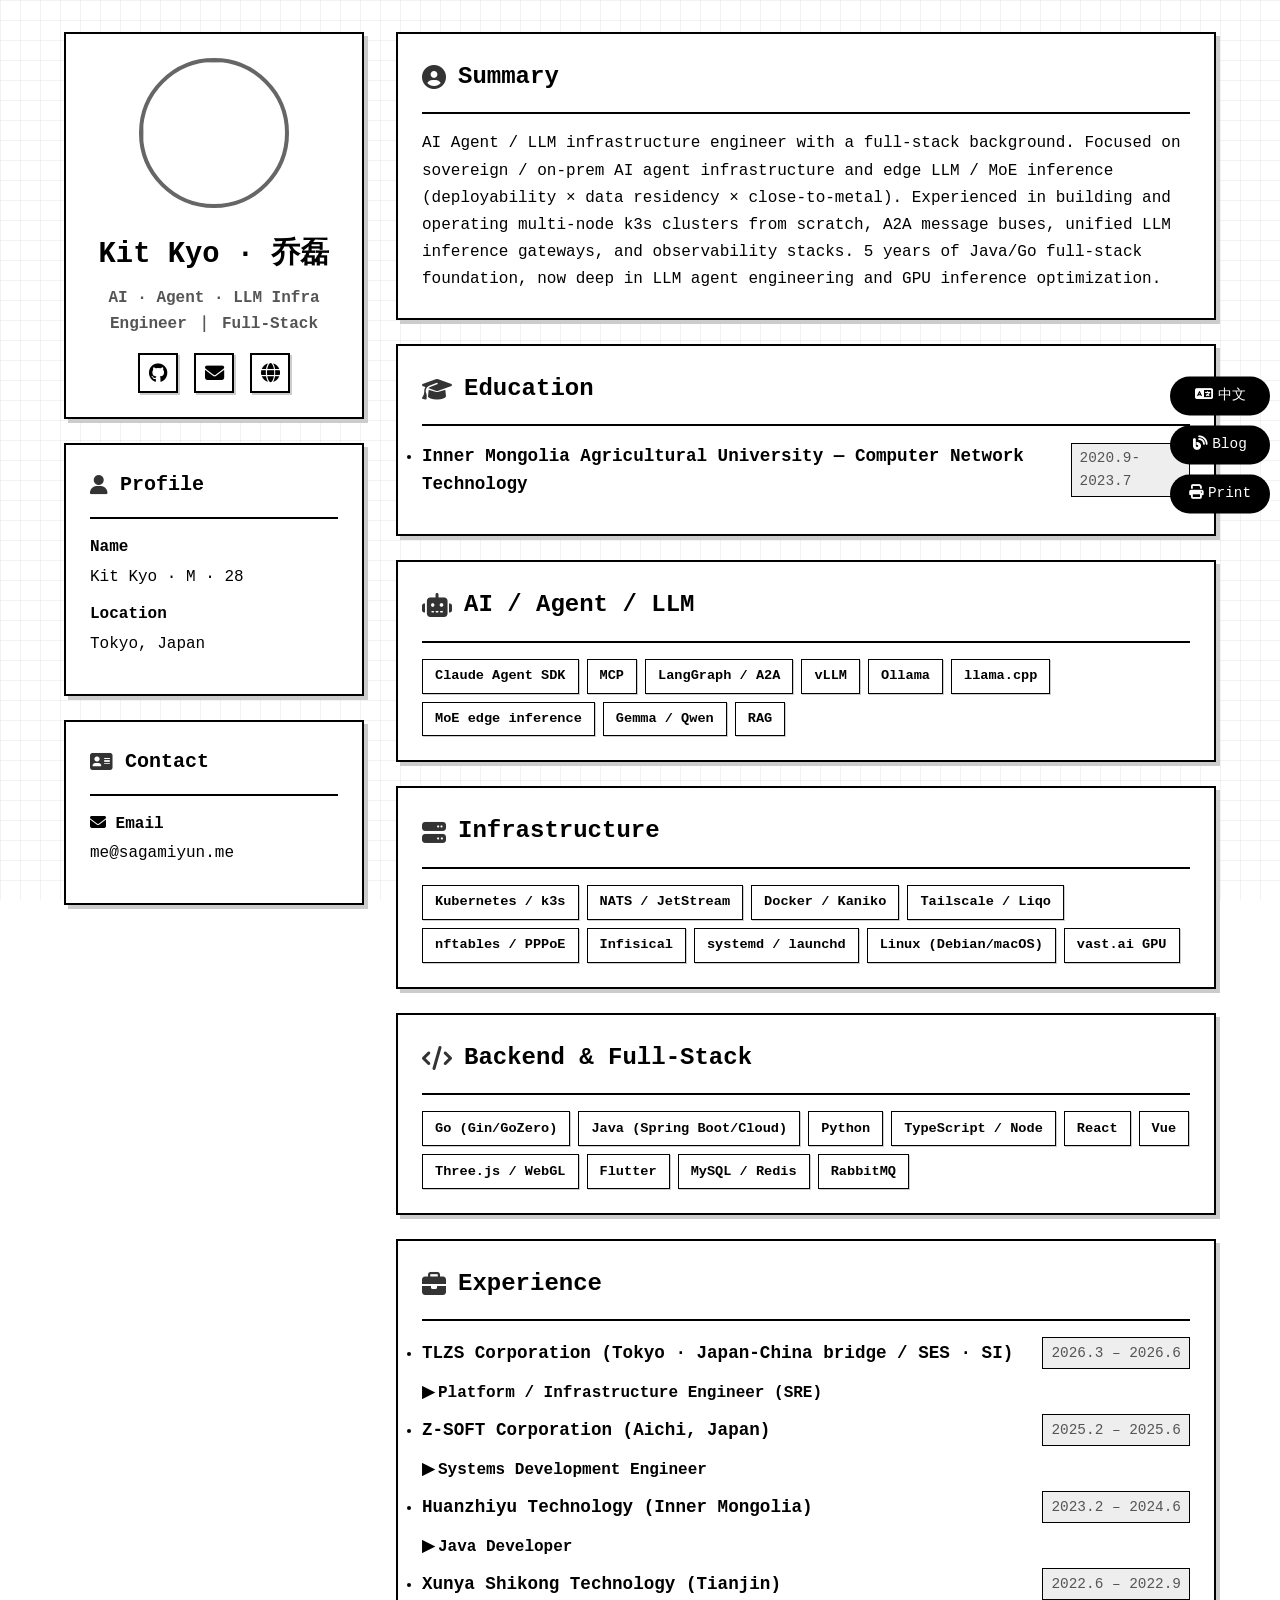
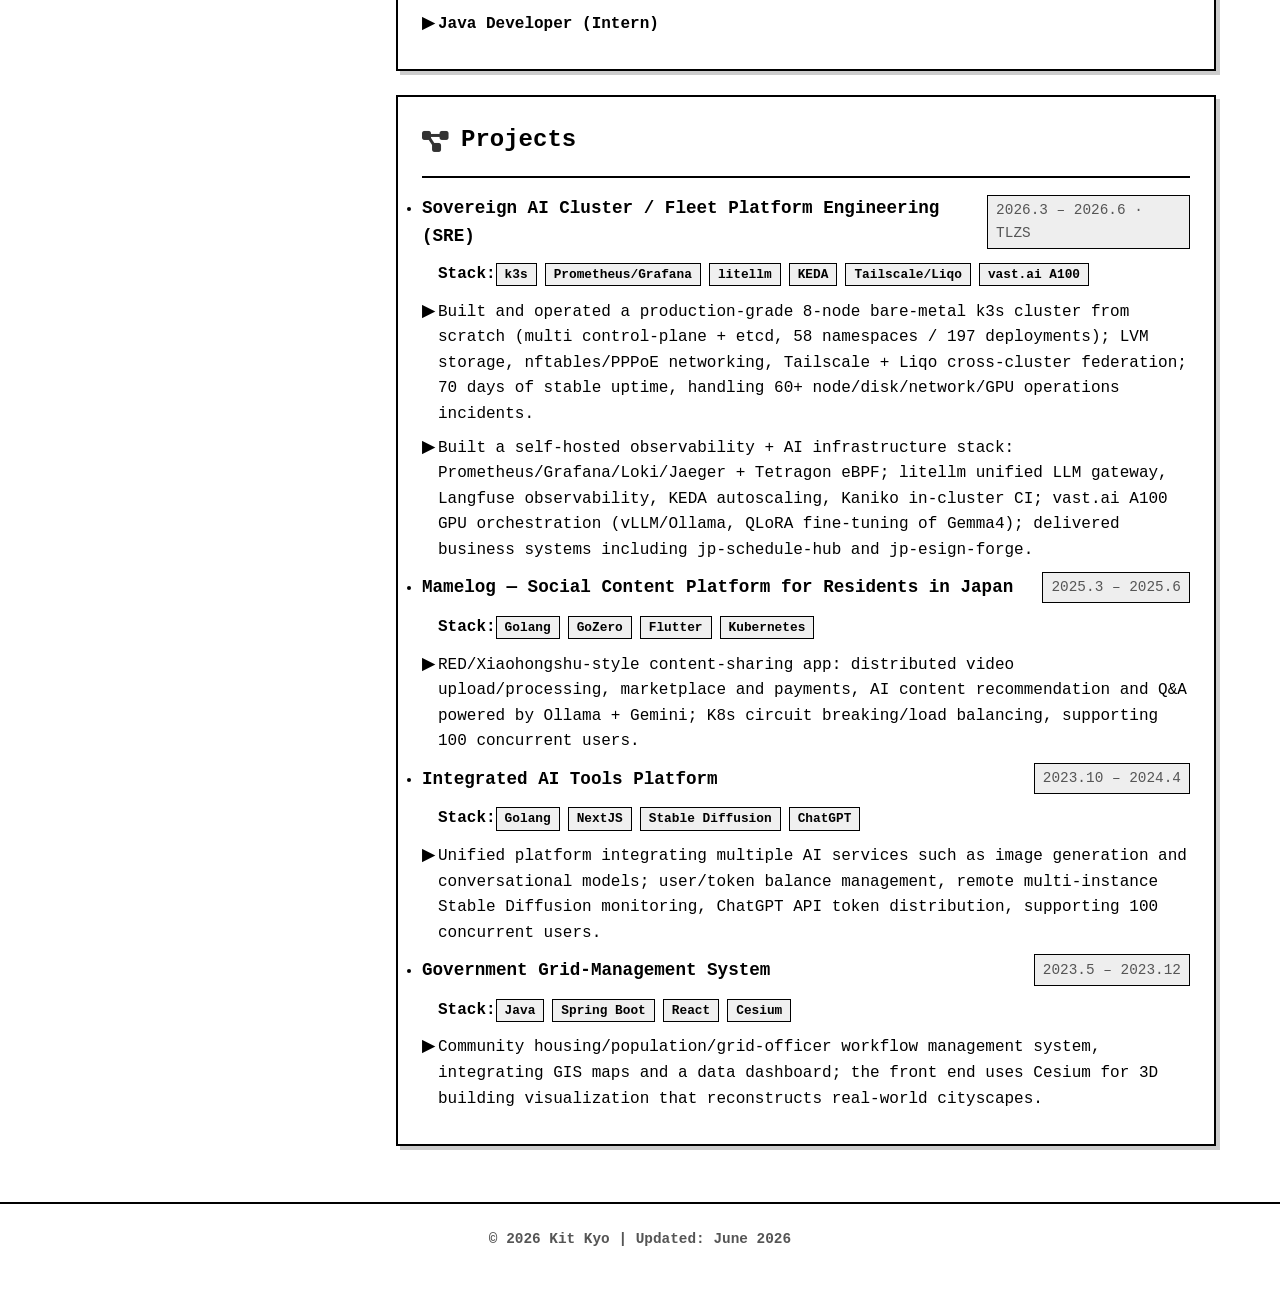
==== en.html @ da64a40c "resume: add English version (en.html) + 中/EN language toggle" ====
<!DOCTYPE html>
<html lang="en">

<head>
  <meta http-equiv="Content-Type" content="text/html; charset=UTF-8">

  <!-- Charset -->
  <meta http-equiv="Content-Type" content="text/html;charset=utf-8">
  <!-- Language -->
  <meta http-equiv="Content-Language" contect="zh-CN">
  <!-- Mobile viewport -->
  <meta name="viewport" content="width=device-width, initial-scale=1, user-scalable=no">
  <!-- Title -->
  <title>Kit Kyo — AI / Agent / LLM Infra Engineer</title>
  <!-- Keywords -->
  <meta name="keywords" content="Kit Kyo,resume,CV,AI engineer,LLM infrastructure,SRE,full-stack">
  <!-- Description -->
  <meta name="description" content="Kit Kyo — AI / Agent / LLM Infrastructure Engineer (SRE) and full-stack engineer in Tokyo.">
  <!-- Author -->
  <meta name="author" content="Kit Kyo, me@sagamiyun.me">

  <!-- Fonts -->
  <link rel="preconnect" href="https://fonts.googleapis.com">
  <link rel="preconnect" href="https://fonts.gstatic.com" crossorigin>
  <link href="https://fonts.googleapis.com/css2?family=Inter:wght@400;500;600;700&display=swap" rel="stylesheet">

  <!--logo-->
  <link rel="icon" href="favicon.svg" type="image/svg+xml">
  <!-- Font Awesome -->
  <link rel="stylesheet" href="https://cdnjs.cloudflare.com/ajax/libs/font-awesome/6.4.0/css/all.min.css">
  <!-- Custom styles -->
  <link rel="stylesheet" href="./modern-resume.css">

  <style>
    /* Sidebar navigation */
    .sidebar-nav {
      position: fixed;
      right: 20px;
      top: 50%;
      transform: translateY(-50%);
      z-index: 1000;
    }

    .sidebar-nav ul {
      list-style: none;
      padding: 0;
      margin: 0;
    }

    .sidebar-nav li {
      margin-bottom: 10px;
    }

    .sidebar-nav a {
      display: block;
      width: 120px;
      padding: 10px 15px;
      background-color: var(--primary-color);
      color: white;
      text-decoration: none;
      border-radius: 30px;
      text-align: center;
      font-weight: 500;
      transition: var(--transition);
      box-shadow: var(--shadow);
    }

    .sidebar-nav a:hover {
      background-color: var(--secondary-color);
      transform: translateY(-3px);
      box-shadow: 0 10px 15px -3px rgba(0, 0, 0, 0.2), 0 4px 6px -2px rgba(0, 0, 0, 0.1);
    }

    .sidebar-nav i {
      margin-right: 5px;
    }

    /* Avatar centering fix */
    .portrait {
      display: flex;
      justify-content: center;
      align-items: center;
      margin-bottom: 1.5rem;
    }

    .avatar {
      width: 150px;
      height: 150px;
      border-radius: 50%;
      object-fit: cover;
      border: 4px solid var(--accent-color);
      box-shadow: var(--shadow);
      margin: 0 auto;
    }

    .name {
      text-align: center;
    }

    .social-links {
      display: flex;
      justify-content: center;
      gap: 1rem;
      margin-top: 1rem;
    }

    /* Responsive design */
    @media (max-width: 1400px) {
      .sidebar-nav {
        right: 10px;
      }

      .sidebar-nav a {
        width: 100px;
        font-size: 0.9rem;
        padding: 8px 12px;
      }
    }

    @media (max-width: 900px) {
      .sidebar-nav {
        position: static;
        transform: none;
        margin: 20px auto;
        width: 100%;
        max-width: 300px;
      }

      .sidebar-nav ul {
        display: flex;
        justify-content: space-around;
      }

      .sidebar-nav li {
        margin: 0 5px;
      }

      .sidebar-nav a {
        width: auto;
        padding: 8px 15px;
      }
    }
  </style>

  <script>
    function loading2() {
      document.getElementsByClassName('avatar')[0].style.display = 'block';
      document.getElementsByClassName('loading')[0].style.display = 'none';
    }
  </script>
</head>

<body>
  <!-- Sidebar navigation -->
  <aside class="sidebar-nav">
    <ul>
      <li><a href="index.html"><i class="fas fa-language"></i>中文</a></li>
      <li><a href="https://sagamiyun.me/" target="_blank"><i class="fas fa-blog"></i>Blog</a></li>
      <li><a href="print-webresume.html" target="_blank"><i class="fas fa-print"></i>Print</a></li>
    </ul>
  </aside>

  <article class="container">
    <section class="side" id="side">

      <!-- Portrait -->
      <section class="me">
        <section class="portrait">
          <div class="loading" style="display: none;"> <span></span> <span></span> <span></span> <span></span>
            <span></span> </div>
          <!-- Avatar photo -->
          <img class="avatar" src="https://img.sagamiyun.me//img/13143451267812.png" onload="loading2()"
            style="display: block;">
        </section>
        <h1 class="name">Kit Kyo · 乔磊</h1>
        <h4 class="info-job">AI · Agent · LLM Infra Engineer ｜ Full-Stack</h4>

        <!-- Social links -->
        <div class="social-links">
          <a href="https://github.com/SagamiYun" target="_blank" title="GitHub"><i class="fab fa-github"></i></a>
          <a href="mailto:me@sagamiyun.me" title="Email"><i class="fas fa-envelope"></i></a>
          <a href="https://sagamiyun.me/" target="_blank" title="Blog"><i class="fas fa-globe"></i></a>
        </div>
      </section>

      <!-- Profile -->
      <section class="profile info-unit">
        <h2> <i class="fas fa-user" aria-hidden="true"></i>Profile</h2>
        <hr>
        <ul>
          <li>
            <label>Name</label>
            <span>Kit Kyo · M · 28</span>
          </li>
          <li>
            <label>Location</label>
            <span>Tokyo, Japan</span>
          </li>
        </ul>
      </section>

      <!-- Contact -->
      <section class="contact info-unit">
        <h2> <i class="fas fa-address-card" aria-hidden="true"></i>Contact</h2>
        <hr>
        <ul>
          <li><label><i class="fas fa-envelope"></i> Email</label><a href="mailto:me@sagamiyun.me"
              target="_blank">me@sagamiyun.me</a></li>
        </ul>
      </section>

    </section>

    <section class="main">
      <!-- Summary -->
      <section class="summary info-unit">
        <h2> <i class="fas fa-user-circle" aria-hidden="true"></i>Summary</h2>
        <hr>
        <p>
          AI Agent / LLM infrastructure engineer with a full-stack background. Focused on sovereign / on-prem AI agent infrastructure and edge LLM / MoE inference (deployability × data residency × close-to-metal). Experienced in building and operating multi-node k3s clusters from scratch, A2A message buses, unified LLM inference gateways, and observability stacks. 5 years of Java/Go full-stack foundation, now deep in LLM agent engineering and GPU inference optimization.
        </p>
      </section>

      <!-- Education -->
      <section class="edu info-unit">
        <h2> <i class="fas fa-graduation-cap" aria-hidden="true"></i>Education</h2>
        <hr>
        <ul>
          <li>
            <h3> <span>Inner Mongolia Agricultural University — Computer Network Technology</span>
              <time>2020.9-2023.7</time>
            </h3>
          </li>
        </ul>
      </section>

      <!-- Skills -->
      <section class="skills info-unit">
        <h2> <i class="fas fa-robot" aria-hidden="true"></i>AI / Agent / LLM</h2>
        <hr>
        <ul class="info-content skill-tags">
          <li><span class="tag">Claude Agent SDK</span></li>
          <li><span class="tag">MCP</span></li>
          <li><span class="tag">LangGraph / A2A</span></li>
          <li><span class="tag">vLLM</span></li>
          <li><span class="tag">Ollama</span></li>
          <li><span class="tag">llama.cpp</span></li>
          <li><span class="tag">MoE edge inference</span></li>
          <li><span class="tag">Gemma / Qwen</span></li>
          <li><span class="tag">RAG</span></li>
        </ul>
      </section>

      <section class="skills info-unit">
        <h2> <i class="fas fa-server" aria-hidden="true"></i>Infrastructure</h2>
        <hr>
        <ul class="info-content skill-tags">
          <li><span class="tag">Kubernetes / k3s</span></li>
          <li><span class="tag">NATS / JetStream</span></li>
          <li><span class="tag">Docker / Kaniko</span></li>
          <li><span class="tag">Tailscale / Liqo</span></li>
          <li><span class="tag">nftables / PPPoE</span></li>
          <li><span class="tag">Infisical</span></li>
          <li><span class="tag">systemd / launchd</span></li>
          <li><span class="tag">Linux (Debian/macOS)</span></li>
          <li><span class="tag">vast.ai GPU</span></li>
        </ul>
      </section>

      <section class="skills info-unit">
        <h2> <i class="fas fa-code" aria-hidden="true"></i>Backend & Full-Stack</h2>
        <hr>
        <ul class="info-content skill-tags">
          <li><span class="tag">Go (Gin/GoZero)</span></li>
          <li><span class="tag">Java (Spring Boot/Cloud)</span></li>
          <li><span class="tag">Python</span></li>
          <li><span class="tag">TypeScript / Node</span></li>
          <li><span class="tag">React</span></li>
          <li><span class="tag">Vue</span></li>
          <li><span class="tag">Three.js / WebGL</span></li>
          <li><span class="tag">Flutter</span></li>
          <li><span class="tag">MySQL / Redis</span></li>
          <li><span class="tag">RabbitMQ</span></li>
        </ul>
      </section>

      <!-- Experience -->
      <section class="work info-unit">
        <h2> <i class="fas fa-briefcase" aria-hidden="true"></i>Experience</h2>
        <hr />
        <ul>
          <li>
            <h3> <span>TLZS Corporation (Tokyo · Japan-China bridge / SES · SI)</span>
              <time>2026.3 – 2026.6</time>
            </h3>
            <ul class="info-content">
              <li><strong>Platform / Infrastructure Engineer (SRE)</strong></li>
            </ul>
          </li>
          <li>
            <h3> <span>Z-SOFT Corporation (Aichi, Japan)</span>
              <time>2025.2 – 2025.6</time>
            </h3>
            <ul class="info-content">
              <li><strong>Systems Development Engineer</strong></li>
            </ul>
          </li>
          <li>
            <h3> <span>Huanzhiyu Technology (Inner Mongolia)</span>
              <time>2023.2 – 2024.6</time>
            </h3>
            <ul class="info-content">
              <li><strong>Java Developer</strong></li>
            </ul>
          </li>
          <li>
            <h3> <span>Xunya Shikong Technology (Tianjin)</span>
              <time>2022.6 – 2022.9</time>
            </h3>
            <ul class="info-content">
              <li><strong>Java Developer (Intern)</strong></li>
            </ul>
          </li>
        </ul>
      </section>

      <!-- Projects -->
      <section class="project info-unit">
        <h2> <i class="fas fa-project-diagram" aria-hidden="true"></i>Projects</h2>
        <hr>
        <ul>
          <li>
            <h3> <span>Sovereign AI Cluster / Fleet Platform Engineering (SRE)</span>
              <time>2026.3 – 2026.6 · TLZS</time>
            </h3>
            <ul class="info-content">
              <li class="project-tech"><strong>Stack:</strong><span class="tech-tag">k3s</span><span class="tech-tag">Prometheus/Grafana</span><span class="tech-tag">litellm</span><span class="tech-tag">KEDA</span><span class="tech-tag">Tailscale/Liqo</span><span class="tech-tag">vast.ai A100</span></li>
              <li>Built and operated a production-grade 8-node bare-metal k3s cluster from scratch (multi control-plane + etcd, 58 namespaces / 197 deployments); LVM storage, nftables/PPPoE networking, Tailscale + Liqo cross-cluster federation; 70 days of stable uptime, handling 60+ node/disk/network/GPU operations incidents.</li>
              <li>Built a self-hosted observability + AI infrastructure stack: Prometheus/Grafana/Loki/Jaeger + Tetragon eBPF; litellm unified LLM gateway, Langfuse observability, KEDA autoscaling, Kaniko in-cluster CI; vast.ai A100 GPU orchestration (vLLM/Ollama, QLoRA fine-tuning of Gemma4); delivered business systems including jp-schedule-hub and jp-esign-forge.</li>
            </ul>
          </li>
          <li>
            <h3> <span>Mamelog — Social Content Platform for Residents in Japan</span>
              <time>2025.3 – 2025.6</time>
            </h3>
            <ul class="info-content">
              <li class="project-tech"><strong>Stack:</strong><span class="tech-tag">Golang</span><span class="tech-tag">GoZero</span><span class="tech-tag">Flutter</span><span class="tech-tag">Kubernetes</span></li>
              <li>RED/Xiaohongshu-style content-sharing app: distributed video upload/processing, marketplace and payments, AI content recommendation and Q&A powered by Ollama + Gemini; K8s circuit breaking/load balancing, supporting 100 concurrent users.</li>
            </ul>
          </li>
          <li>
            <h3> <span>Integrated AI Tools Platform</span>
              <time>2023.10 – 2024.4</time>
            </h3>
            <ul class="info-content">
              <li class="project-tech"><strong>Stack:</strong><span class="tech-tag">Golang</span><span class="tech-tag">NextJS</span><span class="tech-tag">Stable Diffusion</span><span class="tech-tag">ChatGPT</span></li>
              <li>Unified platform integrating multiple AI services such as image generation and conversational models; user/token balance management, remote multi-instance Stable Diffusion monitoring, ChatGPT API token distribution, supporting 100 concurrent users.</li>
            </ul>
          </li>
          <li>
            <h3> <span>Government Grid-Management System</span>
              <time>2023.5 – 2023.12</time>
            </h3>
            <ul class="info-content">
              <li class="project-tech"><strong>Stack:</strong><span class="tech-tag">Java</span><span class="tech-tag">Spring Boot</span><span class="tech-tag">React</span><span class="tech-tag">Cesium</span></li>
              <li>Community housing/population/grid-officer workflow management system, integrating GIS maps and a data dashboard; the front end uses Cesium for 3D building visualization that reconstructs real-world cityscapes.</li>
            </ul>
          </li>
        </ul>
      </section>
    </section>
  </article>

  <footer>
    <p>© 2026 Kit Kyo | Updated: June 2026</p>
  </footer>
</body>

</html>
---- modern-resume.css ----
/* 像素风格简历样式 - 黑白简约主题 */
:root {
  --primary-color: #000000;
  --secondary-color: #333333;
  --accent-color: #666666;
  --text-color: #000000;
  --light-text: #555555;
  --bg-color: #ffffff;
  --card-bg: #ffffff;
  --border-color: #000000;
  --pixel-shadow: 4px 4px 0px #cccccc;
  --pixel-border: 2px solid #000000;
  --transition: none;
  --glow: none;
}

* {
  margin: 0;
  padding: 0;
  box-sizing: border-box;
}

body {
  font-family: 'Courier New', monospace;
  background: #ffffff;
  color: #000000;
  line-height: 1.6;
  padding: 2rem 0;
  min-height: 100vh;
  position: relative;
}

/* 像素网格背景效果 */
body::before {
  content: '';
  position: fixed;
  top: 0;
  left: 0;
  width: 100%;
  height: 100%;
  background-image: 
    linear-gradient(rgba(0, 0, 0, 0.05) 1px, transparent 1px),
    linear-gradient(90deg, rgba(0, 0, 0, 0.05) 1px, transparent 1px);
  background-size: 20px 20px;
  pointer-events: none;
  z-index: -1;
}

.container {
  max-width: 1200px;
  margin: 0 auto;
  display: grid;
  grid-template-columns: 300px 1fr;
  gap: 2rem;
  padding: 0 1.5rem;
  position: relative;
}

/* 像素风格侧边栏 */
.side {
  position: sticky;
  top: 2rem;
  height: fit-content;
}

.me, .profile, .contact, .skill {
  background: var(--card-bg);
  border: var(--pixel-border);
  padding: 1.5rem;
  margin-bottom: 1.5rem;
  box-shadow: var(--pixel-shadow);
  position: relative;
  backdrop-filter: blur(10px);
}

/* 像素风格发光边框效果 */
.me::before, .profile::before, .contact::before, .skill::before, .info-unit::before {
  display: none;
}

.me:hover, .profile:hover, .contact:hover, .skill:hover, .info-unit:hover {
  transform: none;
  box-shadow: var(--pixel-shadow);
}

@keyframes pixelGlow {
  0% { filter: brightness(1); }
  50% { filter: brightness(1.2); }
  100% { filter: brightness(1.1); }
}

.portrait {
  display: flex;
  justify-content: center;
  align-items: center;
  margin-bottom: 1.5rem;
}

.avatar {
  width: 120px;
  height: 120px;
  border: 3px solid var(--border-color);
  box-shadow: var(--pixel-shadow);
  margin: 0 auto;
  image-rendering: pixelated;
  image-rendering: -moz-crisp-edges;
  image-rendering: crisp-edges;
}

.name {
  font-size: 1.8rem;
  font-weight: bold;
  color: var(--primary-color);
  text-align: center;
  margin-bottom: 0.5rem;
  font-family: 'Courier New', monospace;
}

.info-job {
  font-size: 1rem;
  color: var(--light-text);
  text-align: center;
  margin-bottom: 1rem;
  font-weight: bold;
  font-family: 'Courier New', monospace;
}

/* 社交媒体链接 - 像素按钮风格 */
.social-links {
  display: flex;
  justify-content: center;
  gap: 1rem;
  margin-top: 1rem;
}

.social-links a {
  color: var(--primary-color);
  font-size: 1.2rem;
  width: 40px;
  height: 40px;
  border: 2px solid var(--border-color);
  display: flex;
  align-items: center;
  justify-content: center;
  background: var(--card-bg);
  box-shadow: 2px 2px 0px #cccccc;
  text-decoration: none;
}

.social-links a:hover {
  background: #eeeeee;
  box-shadow: 2px 2px 0px #aaaaaa;
  transform: translate(-1px, -1px);
}

.info-unit {
  background: var(--card-bg);
  border: var(--pixel-border);
  padding: 1.5rem;
  margin-bottom: 1.5rem;
  box-shadow: var(--pixel-shadow);
  position: relative;
  backdrop-filter: blur(10px);
}

.info-unit h2 {
  font-size: 1.25rem;
  font-weight: bold;
  color: var(--primary-color);
  margin-bottom: 1rem;
  display: flex;
  align-items: center;
  font-family: 'Courier New', monospace;
}

.info-unit h2 i {
  margin-right: 0.75rem;
  color: var(--secondary-color);
}

.info-unit hr {
  height: 2px;
  background: var(--border-color);
  border: none;
  margin-bottom: 1rem;
}

.profile ul, .contact ul {
  list-style: none;
}

.profile li, .contact li {
  margin-bottom: 0.75rem;
  color: var(--text-color);
  font-family: 'Courier New', monospace;
}

.profile label, .contact label {
  display: block;
  font-weight: bold;
  color: var(--primary-color);
  margin-bottom: 0.25rem;
}

.contact a {
  color: var(--text-color);
  text-decoration: none;
}

.contact a:hover {
  color: var(--secondary-color);
}

/* 主内容区样式 */
.main .info-unit h2 {
  font-size: 1.5rem;
}

.main .info-unit h3 {
  font-size: 1.1rem;
  font-weight: bold;
  margin-bottom: 0.75rem;
  display: flex;
  justify-content: space-between;
  align-items: center;
  color: var(--primary-color);
  font-family: 'Courier New', monospace;
}

.main .info-unit h3 time {
  font-size: 0.9rem;
  color: var(--light-text);
  font-weight: normal;
  background: #eeeeee;
  padding: 0.2rem 0.5rem;
  border: 1px solid var(--border-color);
}

.info-content {
  padding-left: 1rem;
  list-style: none;
}

.info-content li {
  margin-bottom: 0.5rem;
  position: relative;
  color: var(--text-color);
  font-family: 'Courier New', monospace;
}

.info-content li:before {
  content: "▶";
  color: var(--primary-color);
  font-weight: bold;
  display: inline-block;
  width: 1em;
  margin-left: -1em;
}

.info-content strong {
  color: var(--primary-color);
  font-weight: bold;
}

.project .info-content ul {
  padding-left: 1.5rem;
  margin-top: 0.5rem;
}

.project .info-content i {
  color: var(--primary-color);
  margin-right: 0.5rem;
}

/* 像素风格技能标签 */
.skill-tags {
  display: flex;
  flex-wrap: wrap;
  gap: 0.5rem;
  padding-left: 0;
}

.skill-tags li {
  margin-bottom: 0;
}

.skill-tags li:before {
  content: none;
}

.tag {
  background: var(--card-bg);
  color: var(--primary-color);
  padding: 0.35rem 0.75rem;
  border: 1px solid var(--border-color);
  font-size: 0.85rem;
  font-weight: bold;
  display: inline-block;
  font-family: 'Courier New', monospace;
  box-shadow: 1px 1px 0px #cccccc;
}

.tag:hover {
  background: #eeeeee;
  box-shadow: 2px 2px 0px #aaaaaa;
  transform: translate(-1px, -1px);
}

/* 像素风格技能详情 */
.skill-details {
  margin-top: 1.5rem;
}

.skill-item {
  margin-bottom: 1.5rem;
  padding: 1rem;
  background: #f8f8f8;
  border: 1px solid var(--border-color);
  border-left: 3px solid var(--primary-color);
}

.skill-item h4 {
  color: var(--primary-color);
  margin-bottom: 0.5rem;
  font-size: 1rem;
  font-family: 'Courier New', monospace;
  font-weight: bold;
}

.skill-item h4 i {
  margin-right: 0.5rem;
}

.skill-item p {
  color: var(--text-color);
  font-size: 0.95rem;
  margin: 0;
  font-family: 'Courier New', monospace;
}

/* 项目技术标签 - 像素风格 */
.project-tech {
  margin-bottom: 0.75rem !important;
}

.project-tech:before {
  content: none !important;
}

.tech-tag {
  background: #f0f0f0;
  color: var(--primary-color);
  padding: 0.2rem 0.5rem;
  border: 1px solid var(--border-color);
  font-size: 0.8rem;
  font-weight: bold;
  margin-right: 0.5rem;
  font-family: 'Courier New', monospace;
}

/* 技能等级标签 */
.skill-level {
  float: right;
  font-size: 0.8rem;
  color: white;
  background: var(--primary-color);
  padding: 0.1rem 0.5rem;
  border: 1px solid var(--border-color);
  font-family: 'Courier New', monospace;
  font-weight: bold;
}

/* 像素风格进度条 */
progress {
  width: 100%;
  height: 12px;
  border: 2px solid var(--border-color);
  background: #f8f8f8;
  margin-top: 0.25rem;
}

progress::-webkit-progress-bar {
  background: #f8f8f8;
}

progress::-webkit-progress-value {
  background: var(--primary-color);
}

/* 页脚样式 */
footer {
  text-align: center;
  padding: 1.5rem 0;
  color: var(--light-text);
  font-size: 0.9rem;
  margin-top: 2rem;
  border-top: 2px solid var(--border-color);
  font-family: 'Courier New', monospace;
  font-weight: bold;
}

/* 个人简介样式 */
.summary p {
  color: var(--text-color);
  font-size: 1rem;
  line-height: 1.7;
  font-family: 'Courier New', monospace;
}

/* 响应式设计 */
@media (max-width: 900px) {
  .container {
    grid-template-columns: 1fr;
  }
  
  .side {
    position: static;
  }
  
  body::before {
    background-size: 15px 15px;
  }
}

@media (max-width: 600px) {
  body {
    padding: 1rem 0;
  }
  
  .container {
    padding: 0 1rem;
  }
  
  .main .info-unit h3 {
    flex-direction: column;
    align-items: flex-start;
  }
  
  .main .info-unit h3 time {
    margin-top: 0.25rem;
  }
  
  .skill-tags {
    gap: 0.35rem;
  }
  
  .tag {
    padding: 0.25rem 0.5rem;
    font-size: 0.8rem;
  }
  
  body::before {
    background-size: 10px 10px;
  }
}

/* 打印样式优化 */
@media print {
  body {
    background: white;
    padding: 0;
  }
  
  body::before {
    display: none;
  }
  
  .container {
    max-width: 100%;
    padding: 0;
  }
  
  .me:hover, .profile:hover, .contact:hover, .info-unit:hover {
    transform: none;
    box-shadow: none;
  }
  
  .me, .profile, .contact, .info-unit {
    box-shadow: none;
    border: 1px solid #000;
    background: white;
    color: black;
  }
  
  footer {
    display: none;
  }
}
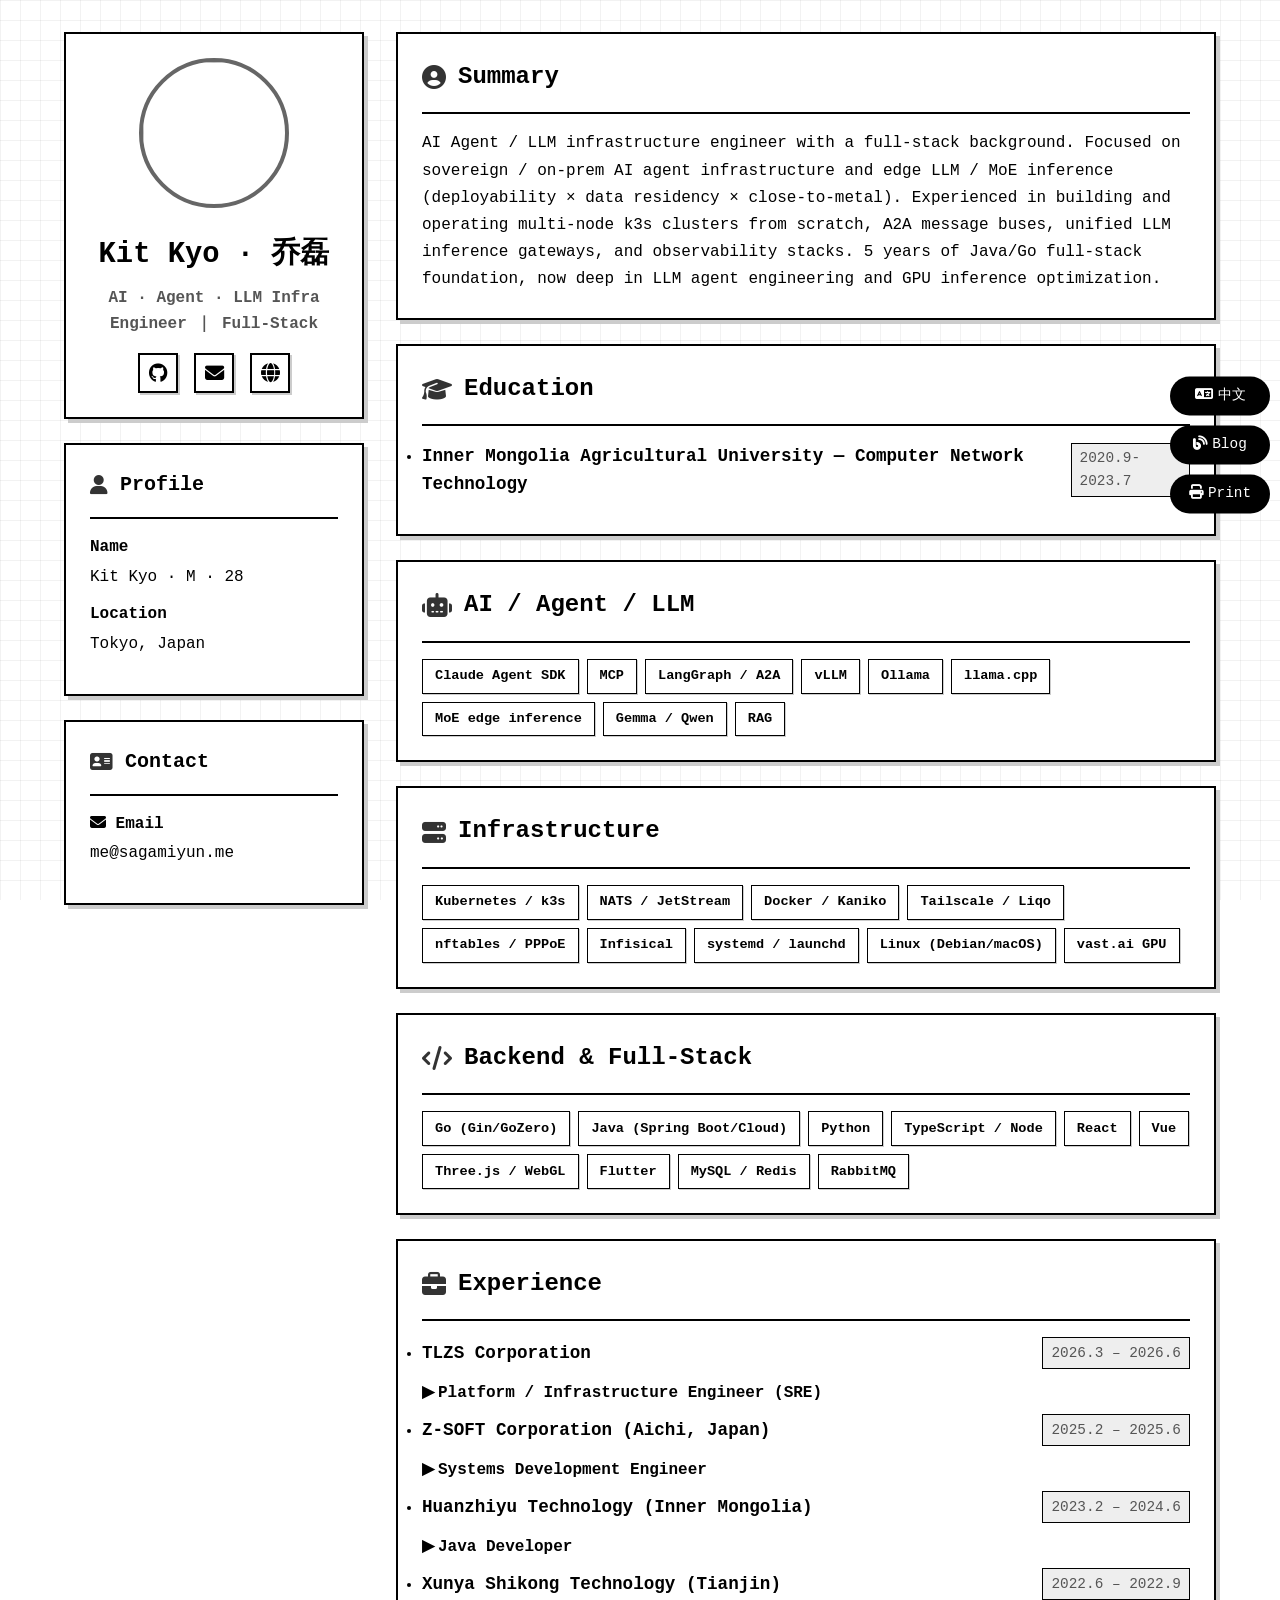
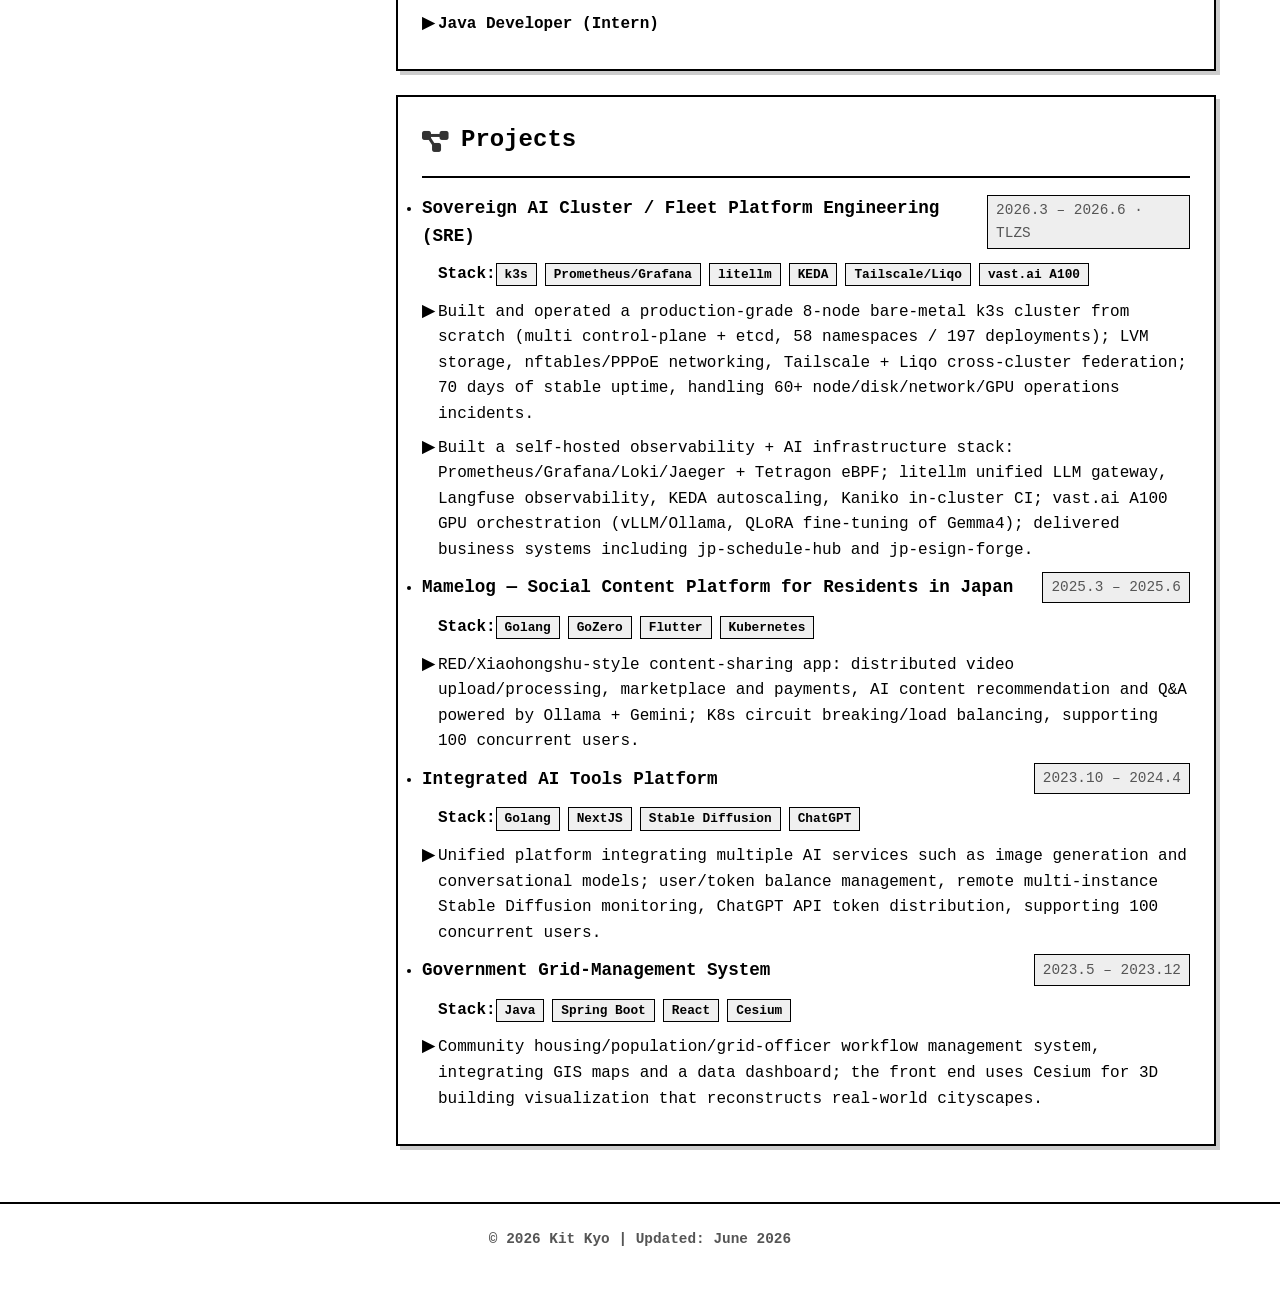
==== commit fde9062b: "resume: simplify company name to 'TLZS 株式会社' (drop descriptor)" ====
--- a/en.html
+++ b/en.html
@@ -9,7 +9,7 @@
   <!-- Language -->
   <meta http-equiv="Content-Language" contect="zh-CN">
   <!-- Mobile viewport -->
-  <meta name="viewport" content="width=device-width, initial-scale=1, user-scalable=no">
+  <meta name="viewport" content="width=device-width, initial-scale=1, viewport-fit=cover">
   <!-- Title -->
   <title>Kit Kyo — AI / Agent / LLM Infra Engineer</title>
   <!-- Keywords -->
@@ -290,7 +290,7 @@
         <hr />
         <ul>
           <li>
-            <h3> <span>TLZS Corporation (Tokyo · Japan-China bridge / SES · SI)</span>
+            <h3> <span>TLZS Corporation</span>
               <time>2026.3 – 2026.6</time>
             </h3>
             <ul class="info-content">
--- a/modern-resume.css
+++ b/modern-resume.css
@@ -407,50 +407,107 @@
   font-family: 'Courier New', monospace;
 }
 
-/* 响应式设计 */
+/* 响应式设计 — 移动端适配 */
 @media (max-width: 900px) {
   .container {
     grid-template-columns: 1fr;
-  }
-  
+    gap: 1.25rem;
+    padding: 0 1rem;
+  }
+
   .side {
     position: static;
-  }
-  
+    top: auto;
+  }
+
+  .me, .profile, .contact, .skill, .info-unit {
+    margin-bottom: 1rem;
+  }
+
   body::before {
     background-size: 15px 15px;
   }
 }
 
 @media (max-width: 600px) {
+  html, body {
+    overflow-x: hidden;
+  }
+
   body {
-    padding: 1rem 0;
-  }
-  
+    padding: 0.75rem 0;
+  }
+
   .container {
-    padding: 0 1rem;
-  }
-  
+    padding: 0 0.85rem;
+    gap: 1rem;
+  }
+
+  .me, .profile, .contact, .skill, .info-unit {
+    padding: 1.1rem;
+  }
+
+  .avatar {
+    width: 100px;
+    height: 100px;
+  }
+
+  .name {
+    font-size: 1.5rem;
+  }
+
+  .info-job {
+    font-size: 0.9rem;
+  }
+
+  .main .info-unit h2 {
+    font-size: 1.1rem;
+  }
+
   .main .info-unit h3 {
     flex-direction: column;
     align-items: flex-start;
   }
-  
+
   .main .info-unit h3 time {
     margin-top: 0.25rem;
   }
-  
+
   .skill-tags {
     gap: 0.35rem;
   }
-  
+
   .tag {
     padding: 0.25rem 0.5rem;
     font-size: 0.8rem;
   }
-  
+
+  .tech-tag {
+    font-size: 0.78rem;
+  }
+
+  /* 防止长技术名/URL 撑破布局 */
+  .main, .info-content, .info-unit, .summary p, .info-content li {
+    overflow-wrap: anywhere;
+    word-break: break-word;
+  }
+
   body::before {
     background-size: 10px 10px;
+  }
+}
+
+@media (max-width: 400px) {
+  .container {
+    padding: 0 0.6rem;
+  }
+
+  .me, .profile, .contact, .skill, .info-unit {
+    padding: 0.9rem;
+  }
+
+  .name {
+    font-size: 1.35rem;
   }
 }
 
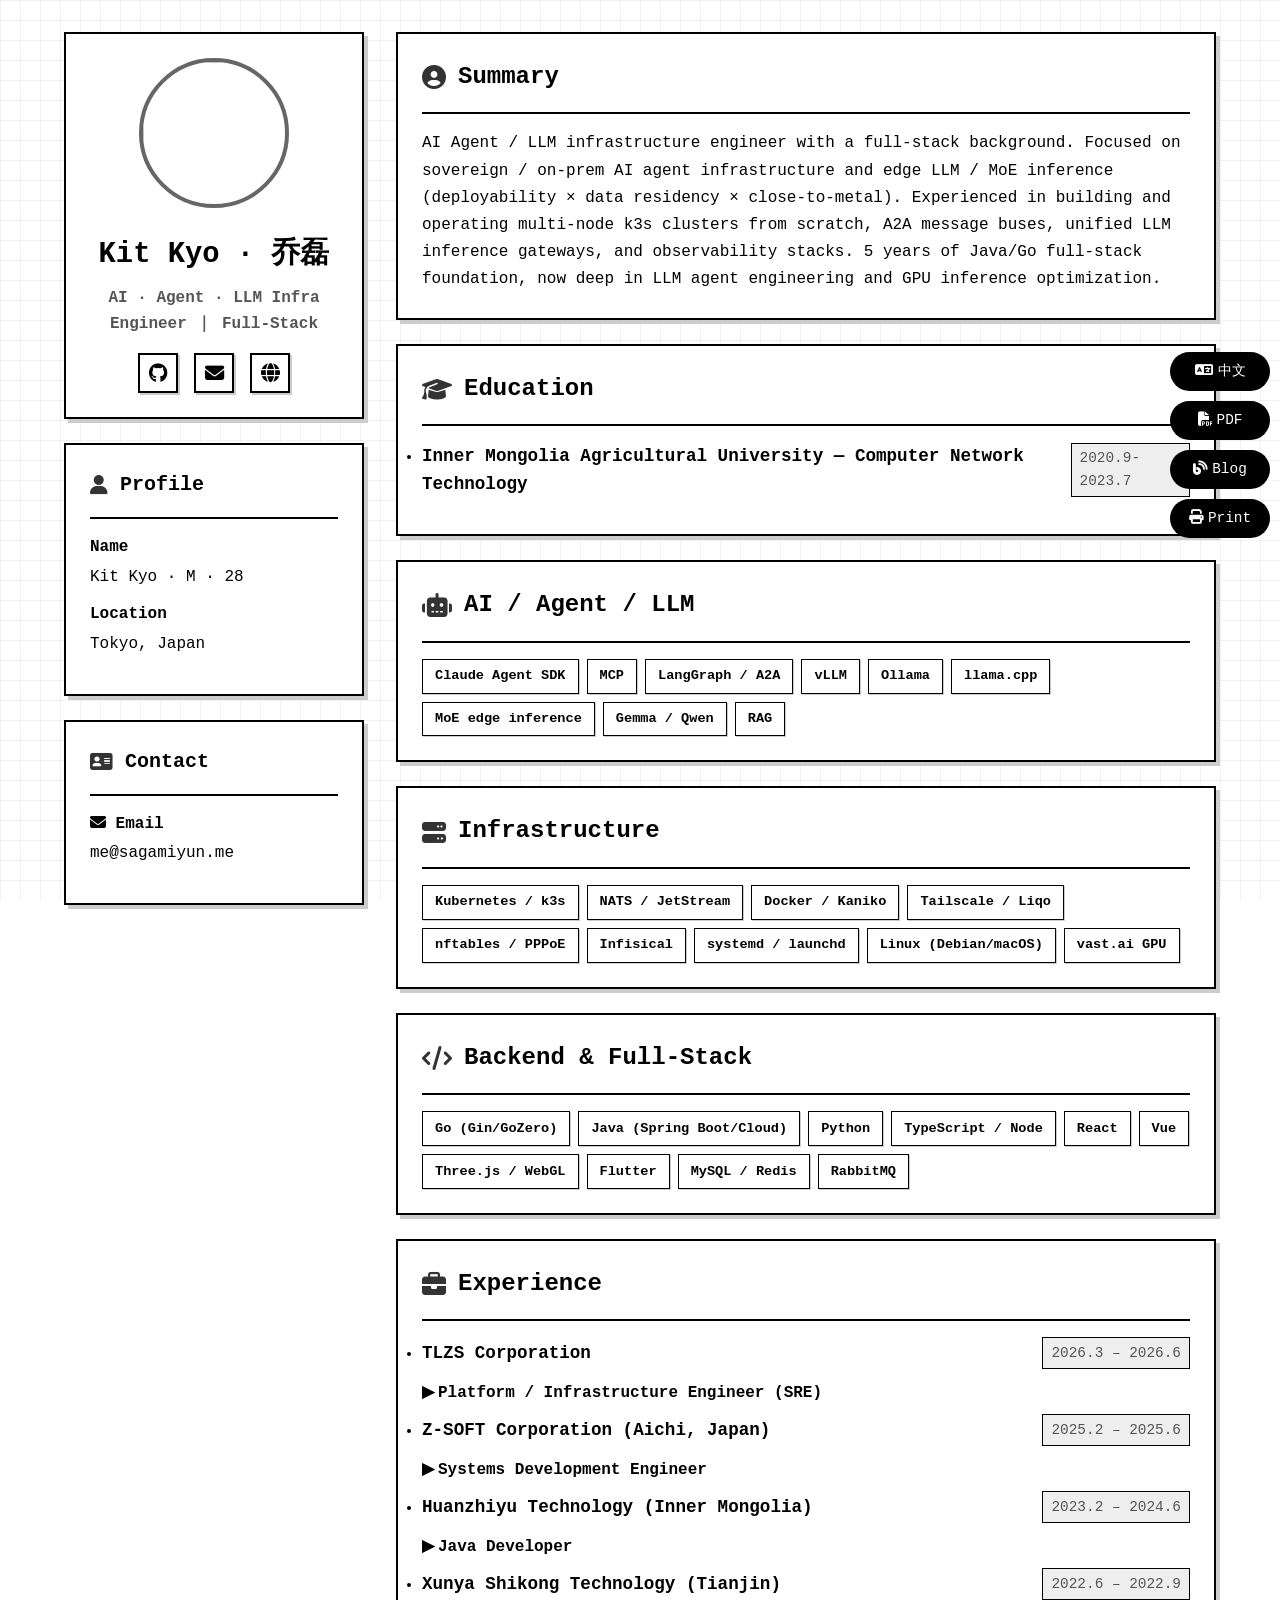
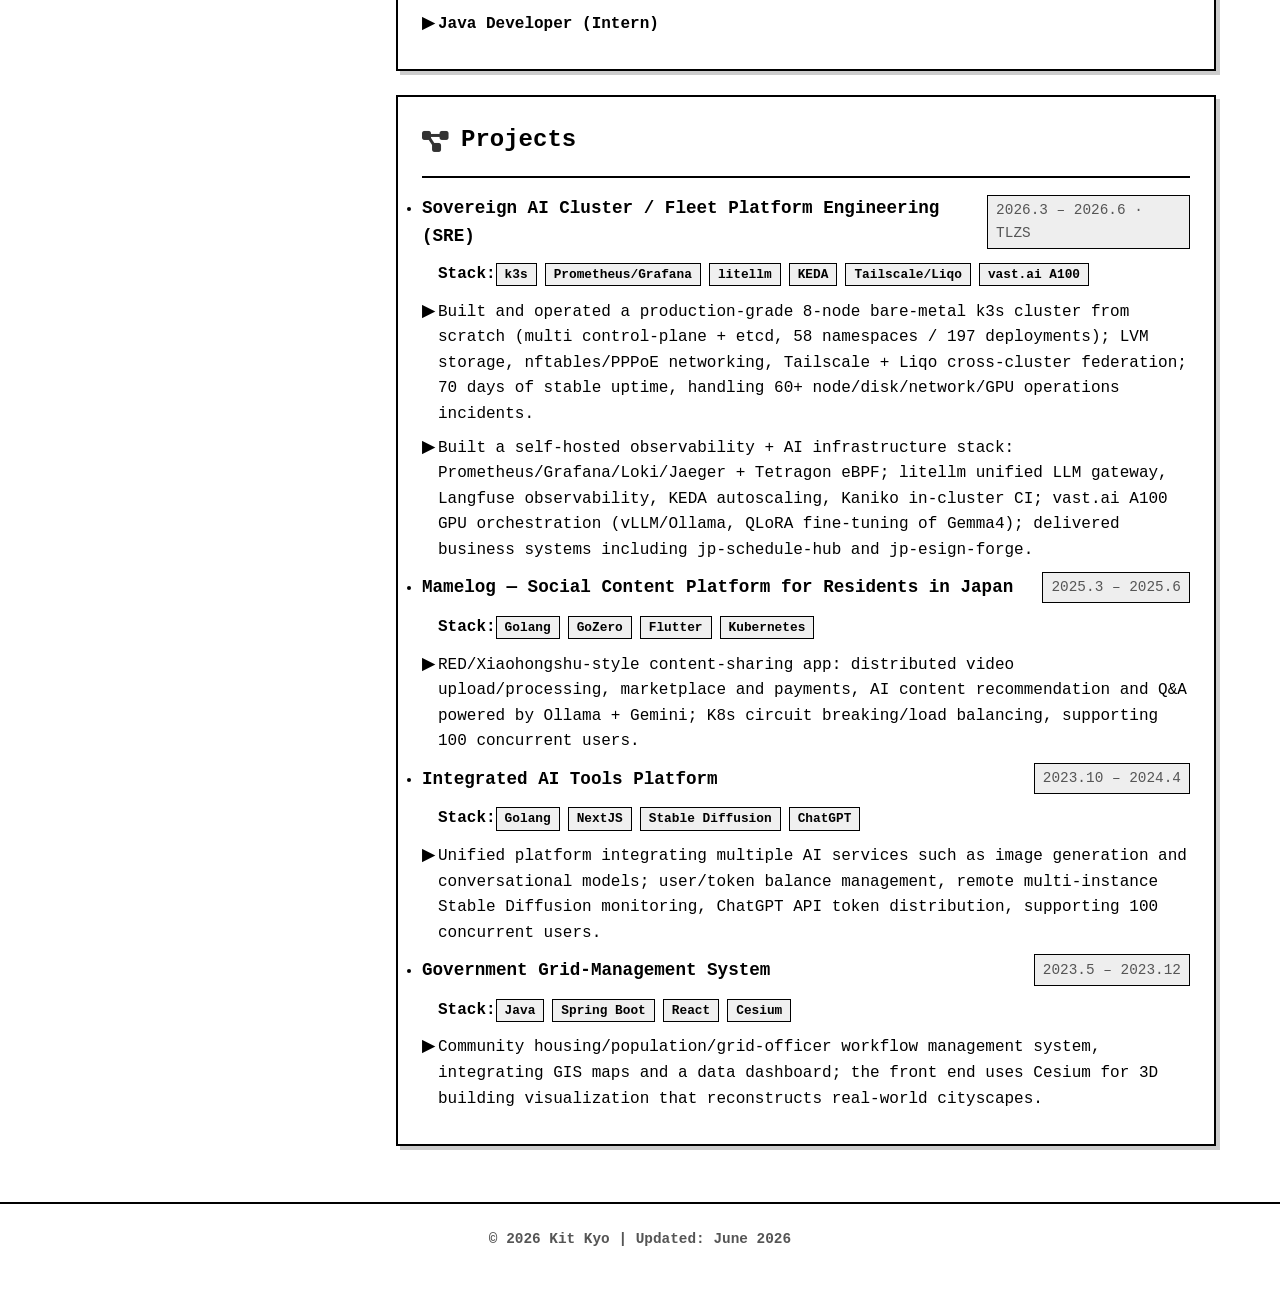
==== commit a39e4b41: "resume: add generated B&W PDF (KitKyo_CV.pdf) + download link" ====
--- a/en.html
+++ b/en.html
@@ -155,7 +155,7 @@
   <aside class="sidebar-nav">
     <ul>
       <li><a href="index.html"><i class="fas fa-language"></i>中文</a></li>
-      <li><a href="https://sagamiyun.me/" target="_blank"><i class="fas fa-blog"></i>Blog</a></li>
+      <li><a href="KitKyo_CV.pdf" download><i class="fas fa-file-pdf"></i>PDF</a></li>      <li><a href="https://sagamiyun.me/" target="_blank"><i class="fas fa-blog"></i>Blog</a></li>
       <li><a href="print-webresume.html" target="_blank"><i class="fas fa-print"></i>Print</a></li>
     </ul>
   </aside>
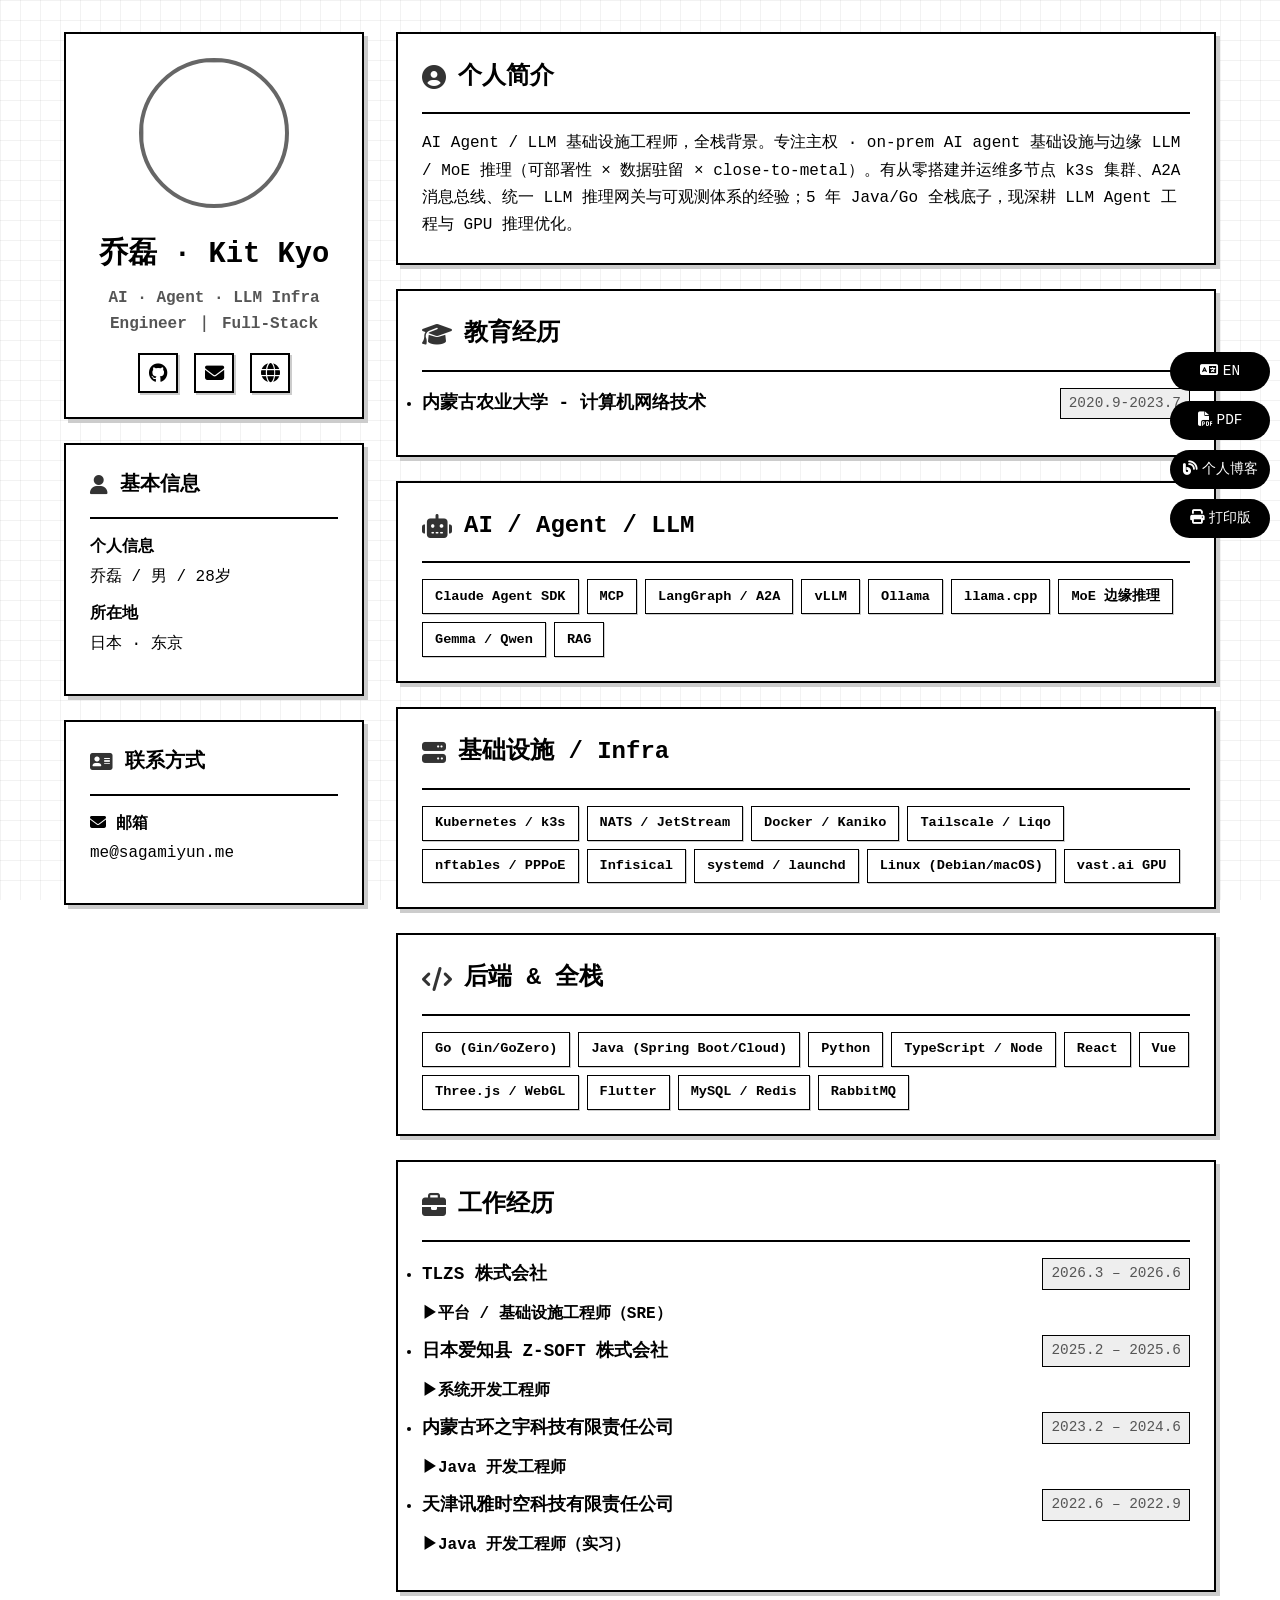
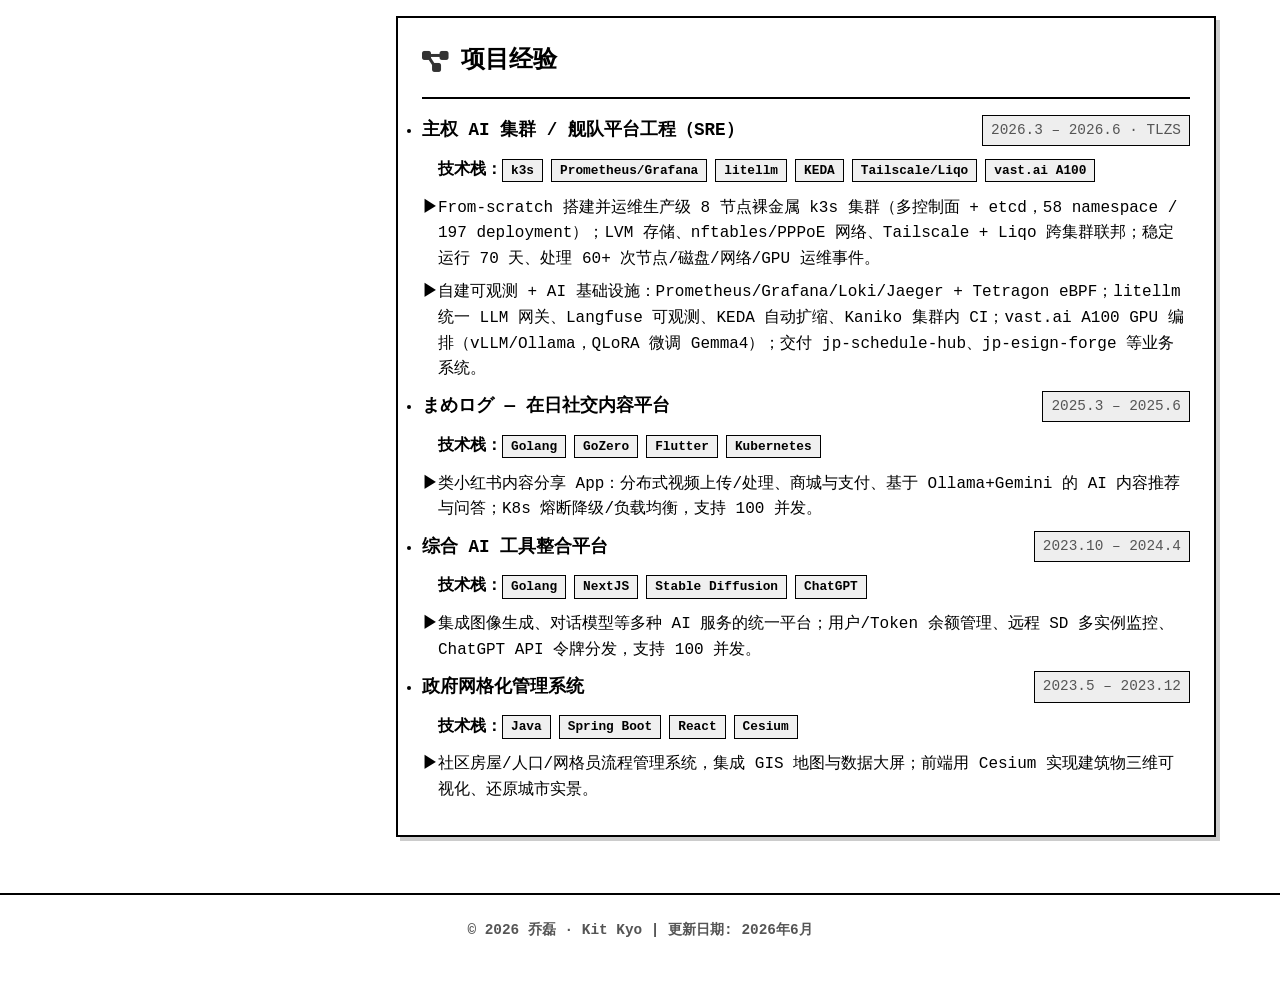
==== commit 8babea7b: "resume: drop ·TLZS tag from project dates, Z-SOFT株式会社 (no Aichi prefix), default language -> EN (cn." ====
--- a/en.html
+++ b/en.html
@@ -1,379 +1,12 @@
 <!DOCTYPE html>
 <html lang="en">
-
 <head>
-  <meta http-equiv="Content-Type" content="text/html; charset=UTF-8">
-
-  <!-- Charset -->
-  <meta http-equiv="Content-Type" content="text/html;charset=utf-8">
-  <!-- Language -->
-  <meta http-equiv="Content-Language" contect="zh-CN">
-  <!-- Mobile viewport -->
-  <meta name="viewport" content="width=device-width, initial-scale=1, viewport-fit=cover">
-  <!-- Title -->
-  <title>Kit Kyo — AI / Agent / LLM Infra Engineer</title>
-  <!-- Keywords -->
-  <meta name="keywords" content="Kit Kyo,resume,CV,AI engineer,LLM infrastructure,SRE,full-stack">
-  <!-- Description -->
-  <meta name="description" content="Kit Kyo — AI / Agent / LLM Infrastructure Engineer (SRE) and full-stack engineer in Tokyo.">
-  <!-- Author -->
-  <meta name="author" content="Kit Kyo, me@sagamiyun.me">
-
-  <!-- Fonts -->
-  <link rel="preconnect" href="https://fonts.googleapis.com">
-  <link rel="preconnect" href="https://fonts.gstatic.com" crossorigin>
-  <link href="https://fonts.googleapis.com/css2?family=Inter:wght@400;500;600;700&display=swap" rel="stylesheet">
-
-  <!--logo-->
-  <link rel="icon" href="favicon.svg" type="image/svg+xml">
-  <!-- Font Awesome -->
-  <link rel="stylesheet" href="https://cdnjs.cloudflare.com/ajax/libs/font-awesome/6.4.0/css/all.min.css">
-  <!-- Custom styles -->
-  <link rel="stylesheet" href="./modern-resume.css">
-
-  <style>
-    /* Sidebar navigation */
-    .sidebar-nav {
-      position: fixed;
-      right: 20px;
-      top: 50%;
-      transform: translateY(-50%);
-      z-index: 1000;
-    }
-
-    .sidebar-nav ul {
-      list-style: none;
-      padding: 0;
-      margin: 0;
-    }
-
-    .sidebar-nav li {
-      margin-bottom: 10px;
-    }
-
-    .sidebar-nav a {
-      display: block;
-      width: 120px;
-      padding: 10px 15px;
-      background-color: var(--primary-color);
-      color: white;
-      text-decoration: none;
-      border-radius: 30px;
-      text-align: center;
-      font-weight: 500;
-      transition: var(--transition);
-      box-shadow: var(--shadow);
-    }
-
-    .sidebar-nav a:hover {
-      background-color: var(--secondary-color);
-      transform: translateY(-3px);
-      box-shadow: 0 10px 15px -3px rgba(0, 0, 0, 0.2), 0 4px 6px -2px rgba(0, 0, 0, 0.1);
-    }
-
-    .sidebar-nav i {
-      margin-right: 5px;
-    }
-
-    /* Avatar centering fix */
-    .portrait {
-      display: flex;
-      justify-content: center;
-      align-items: center;
-      margin-bottom: 1.5rem;
-    }
-
-    .avatar {
-      width: 150px;
-      height: 150px;
-      border-radius: 50%;
-      object-fit: cover;
-      border: 4px solid var(--accent-color);
-      box-shadow: var(--shadow);
-      margin: 0 auto;
-    }
-
-    .name {
-      text-align: center;
-    }
-
-    .social-links {
-      display: flex;
-      justify-content: center;
-      gap: 1rem;
-      margin-top: 1rem;
-    }
-
-    /* Responsive design */
-    @media (max-width: 1400px) {
-      .sidebar-nav {
-        right: 10px;
-      }
-
-      .sidebar-nav a {
-        width: 100px;
-        font-size: 0.9rem;
-        padding: 8px 12px;
-      }
-    }
-
-    @media (max-width: 900px) {
-      .sidebar-nav {
-        position: static;
-        transform: none;
-        margin: 20px auto;
-        width: 100%;
-        max-width: 300px;
-      }
-
-      .sidebar-nav ul {
-        display: flex;
-        justify-content: space-around;
-      }
-
-      .sidebar-nav li {
-        margin: 0 5px;
-      }
-
-      .sidebar-nav a {
-        width: auto;
-        padding: 8px 15px;
-      }
-    }
-  </style>
-
-  <script>
-    function loading2() {
-      document.getElementsByClassName('avatar')[0].style.display = 'block';
-      document.getElementsByClassName('loading')[0].style.display = 'none';
-    }
-  </script>
+  <meta charset="utf-8">
+  <meta http-equiv="refresh" content="0; url=./">
+  <link rel="canonical" href="https://resume.sagamiyun.me/">
+  <title>Kit Kyo — CV</title>
 </head>
-
 <body>
-  <!-- Sidebar navigation -->
-  <aside class="sidebar-nav">
-    <ul>
-      <li><a href="index.html"><i class="fas fa-language"></i>中文</a></li>
-      <li><a href="KitKyo_CV.pdf" download><i class="fas fa-file-pdf"></i>PDF</a></li>      <li><a href="https://sagamiyun.me/" target="_blank"><i class="fas fa-blog"></i>Blog</a></li>
-      <li><a href="print-webresume.html" target="_blank"><i class="fas fa-print"></i>Print</a></li>
-    </ul>
-  </aside>
-
-  <article class="container">
-    <section class="side" id="side">
-
-      <!-- Portrait -->
-      <section class="me">
-        <section class="portrait">
-          <div class="loading" style="display: none;"> <span></span> <span></span> <span></span> <span></span>
-            <span></span> </div>
-          <!-- Avatar photo -->
-          <img class="avatar" src="https://img.sagamiyun.me//img/13143451267812.png" onload="loading2()"
-            style="display: block;">
-        </section>
-        <h1 class="name">Kit Kyo · 乔磊</h1>
-        <h4 class="info-job">AI · Agent · LLM Infra Engineer ｜ Full-Stack</h4>
-
-        <!-- Social links -->
-        <div class="social-links">
-          <a href="https://github.com/SagamiYun" target="_blank" title="GitHub"><i class="fab fa-github"></i></a>
-          <a href="mailto:me@sagamiyun.me" title="Email"><i class="fas fa-envelope"></i></a>
-          <a href="https://sagamiyun.me/" target="_blank" title="Blog"><i class="fas fa-globe"></i></a>
-        </div>
-      </section>
-
-      <!-- Profile -->
-      <section class="profile info-unit">
-        <h2> <i class="fas fa-user" aria-hidden="true"></i>Profile</h2>
-        <hr>
-        <ul>
-          <li>
-            <label>Name</label>
-            <span>Kit Kyo · M · 28</span>
-          </li>
-          <li>
-            <label>Location</label>
-            <span>Tokyo, Japan</span>
-          </li>
-        </ul>
-      </section>
-
-      <!-- Contact -->
-      <section class="contact info-unit">
-        <h2> <i class="fas fa-address-card" aria-hidden="true"></i>Contact</h2>
-        <hr>
-        <ul>
-          <li><label><i class="fas fa-envelope"></i> Email</label><a href="mailto:me@sagamiyun.me"
-              target="_blank">me@sagamiyun.me</a></li>
-        </ul>
-      </section>
-
-    </section>
-
-    <section class="main">
-      <!-- Summary -->
-      <section class="summary info-unit">
-        <h2> <i class="fas fa-user-circle" aria-hidden="true"></i>Summary</h2>
-        <hr>
-        <p>
-          AI Agent / LLM infrastructure engineer with a full-stack background. Focused on sovereign / on-prem AI agent infrastructure and edge LLM / MoE inference (deployability × data residency × close-to-metal). Experienced in building and operating multi-node k3s clusters from scratch, A2A message buses, unified LLM inference gateways, and observability stacks. 5 years of Java/Go full-stack foundation, now deep in LLM agent engineering and GPU inference optimization.
-        </p>
-      </section>
-
-      <!-- Education -->
-      <section class="edu info-unit">
-        <h2> <i class="fas fa-graduation-cap" aria-hidden="true"></i>Education</h2>
-        <hr>
-        <ul>
-          <li>
-            <h3> <span>Inner Mongolia Agricultural University — Computer Network Technology</span>
-              <time>2020.9-2023.7</time>
-            </h3>
-          </li>
-        </ul>
-      </section>
-
-      <!-- Skills -->
-      <section class="skills info-unit">
-        <h2> <i class="fas fa-robot" aria-hidden="true"></i>AI / Agent / LLM</h2>
-        <hr>
-        <ul class="info-content skill-tags">
-          <li><span class="tag">Claude Agent SDK</span></li>
-          <li><span class="tag">MCP</span></li>
-          <li><span class="tag">LangGraph / A2A</span></li>
-          <li><span class="tag">vLLM</span></li>
-          <li><span class="tag">Ollama</span></li>
-          <li><span class="tag">llama.cpp</span></li>
-          <li><span class="tag">MoE edge inference</span></li>
-          <li><span class="tag">Gemma / Qwen</span></li>
-          <li><span class="tag">RAG</span></li>
-        </ul>
-      </section>
-
-      <section class="skills info-unit">
-        <h2> <i class="fas fa-server" aria-hidden="true"></i>Infrastructure</h2>
-        <hr>
-        <ul class="info-content skill-tags">
-          <li><span class="tag">Kubernetes / k3s</span></li>
-          <li><span class="tag">NATS / JetStream</span></li>
-          <li><span class="tag">Docker / Kaniko</span></li>
-          <li><span class="tag">Tailscale / Liqo</span></li>
-          <li><span class="tag">nftables / PPPoE</span></li>
-          <li><span class="tag">Infisical</span></li>
-          <li><span class="tag">systemd / launchd</span></li>
-          <li><span class="tag">Linux (Debian/macOS)</span></li>
-          <li><span class="tag">vast.ai GPU</span></li>
-        </ul>
-      </section>
-
-      <section class="skills info-unit">
-        <h2> <i class="fas fa-code" aria-hidden="true"></i>Backend & Full-Stack</h2>
-        <hr>
-        <ul class="info-content skill-tags">
-          <li><span class="tag">Go (Gin/GoZero)</span></li>
-          <li><span class="tag">Java (Spring Boot/Cloud)</span></li>
-          <li><span class="tag">Python</span></li>
-          <li><span class="tag">TypeScript / Node</span></li>
-          <li><span class="tag">React</span></li>
-          <li><span class="tag">Vue</span></li>
-          <li><span class="tag">Three.js / WebGL</span></li>
-          <li><span class="tag">Flutter</span></li>
-          <li><span class="tag">MySQL / Redis</span></li>
-          <li><span class="tag">RabbitMQ</span></li>
-        </ul>
-      </section>
-
-      <!-- Experience -->
-      <section class="work info-unit">
-        <h2> <i class="fas fa-briefcase" aria-hidden="true"></i>Experience</h2>
-        <hr />
-        <ul>
-          <li>
-            <h3> <span>TLZS Corporation</span>
-              <time>2026.3 – 2026.6</time>
-            </h3>
-            <ul class="info-content">
-              <li><strong>Platform / Infrastructure Engineer (SRE)</strong></li>
-            </ul>
-          </li>
-          <li>
-            <h3> <span>Z-SOFT Corporation (Aichi, Japan)</span>
-              <time>2025.2 – 2025.6</time>
-            </h3>
-            <ul class="info-content">
-              <li><strong>Systems Development Engineer</strong></li>
-            </ul>
-          </li>
-          <li>
-            <h3> <span>Huanzhiyu Technology (Inner Mongolia)</span>
-              <time>2023.2 – 2024.6</time>
-            </h3>
-            <ul class="info-content">
-              <li><strong>Java Developer</strong></li>
-            </ul>
-          </li>
-          <li>
-            <h3> <span>Xunya Shikong Technology (Tianjin)</span>
-              <time>2022.6 – 2022.9</time>
-            </h3>
-            <ul class="info-content">
-              <li><strong>Java Developer (Intern)</strong></li>
-            </ul>
-          </li>
-        </ul>
-      </section>
-
-      <!-- Projects -->
-      <section class="project info-unit">
-        <h2> <i class="fas fa-project-diagram" aria-hidden="true"></i>Projects</h2>
-        <hr>
-        <ul>
-          <li>
-            <h3> <span>Sovereign AI Cluster / Fleet Platform Engineering (SRE)</span>
-              <time>2026.3 – 2026.6 · TLZS</time>
-            </h3>
-            <ul class="info-content">
-              <li class="project-tech"><strong>Stack:</strong><span class="tech-tag">k3s</span><span class="tech-tag">Prometheus/Grafana</span><span class="tech-tag">litellm</span><span class="tech-tag">KEDA</span><span class="tech-tag">Tailscale/Liqo</span><span class="tech-tag">vast.ai A100</span></li>
-              <li>Built and operated a production-grade 8-node bare-metal k3s cluster from scratch (multi control-plane + etcd, 58 namespaces / 197 deployments); LVM storage, nftables/PPPoE networking, Tailscale + Liqo cross-cluster federation; 70 days of stable uptime, handling 60+ node/disk/network/GPU operations incidents.</li>
-              <li>Built a self-hosted observability + AI infrastructure stack: Prometheus/Grafana/Loki/Jaeger + Tetragon eBPF; litellm unified LLM gateway, Langfuse observability, KEDA autoscaling, Kaniko in-cluster CI; vast.ai A100 GPU orchestration (vLLM/Ollama, QLoRA fine-tuning of Gemma4); delivered business systems including jp-schedule-hub and jp-esign-forge.</li>
-            </ul>
-          </li>
-          <li>
-            <h3> <span>Mamelog — Social Content Platform for Residents in Japan</span>
-              <time>2025.3 – 2025.6</time>
-            </h3>
-            <ul class="info-content">
-              <li class="project-tech"><strong>Stack:</strong><span class="tech-tag">Golang</span><span class="tech-tag">GoZero</span><span class="tech-tag">Flutter</span><span class="tech-tag">Kubernetes</span></li>
-              <li>RED/Xiaohongshu-style content-sharing app: distributed video upload/processing, marketplace and payments, AI content recommendation and Q&A powered by Ollama + Gemini; K8s circuit breaking/load balancing, supporting 100 concurrent users.</li>
-            </ul>
-          </li>
-          <li>
-            <h3> <span>Integrated AI Tools Platform</span>
-              <time>2023.10 – 2024.4</time>
-            </h3>
-            <ul class="info-content">
-              <li class="project-tech"><strong>Stack:</strong><span class="tech-tag">Golang</span><span class="tech-tag">NextJS</span><span class="tech-tag">Stable Diffusion</span><span class="tech-tag">ChatGPT</span></li>
-              <li>Unified platform integrating multiple AI services such as image generation and conversational models; user/token balance management, remote multi-instance Stable Diffusion monitoring, ChatGPT API token distribution, supporting 100 concurrent users.</li>
-            </ul>
-          </li>
-          <li>
-            <h3> <span>Government Grid-Management System</span>
-              <time>2023.5 – 2023.12</time>
-            </h3>
-            <ul class="info-content">
-              <li class="project-tech"><strong>Stack:</strong><span class="tech-tag">Java</span><span class="tech-tag">Spring Boot</span><span class="tech-tag">React</span><span class="tech-tag">Cesium</span></li>
-              <li>Community housing/population/grid-officer workflow management system, integrating GIS maps and a data dashboard; the front end uses Cesium for 3D building visualization that reconstructs real-world cityscapes.</li>
-            </ul>
-          </li>
-        </ul>
-      </section>
-    </section>
-  </article>
-
-  <footer>
-    <p>© 2026 Kit Kyo | Updated: June 2026</p>
-  </footer>
+  <p>Moved: <a href="./">resume.sagamiyun.me</a></p>
 </body>
-
-</html>+</html>
